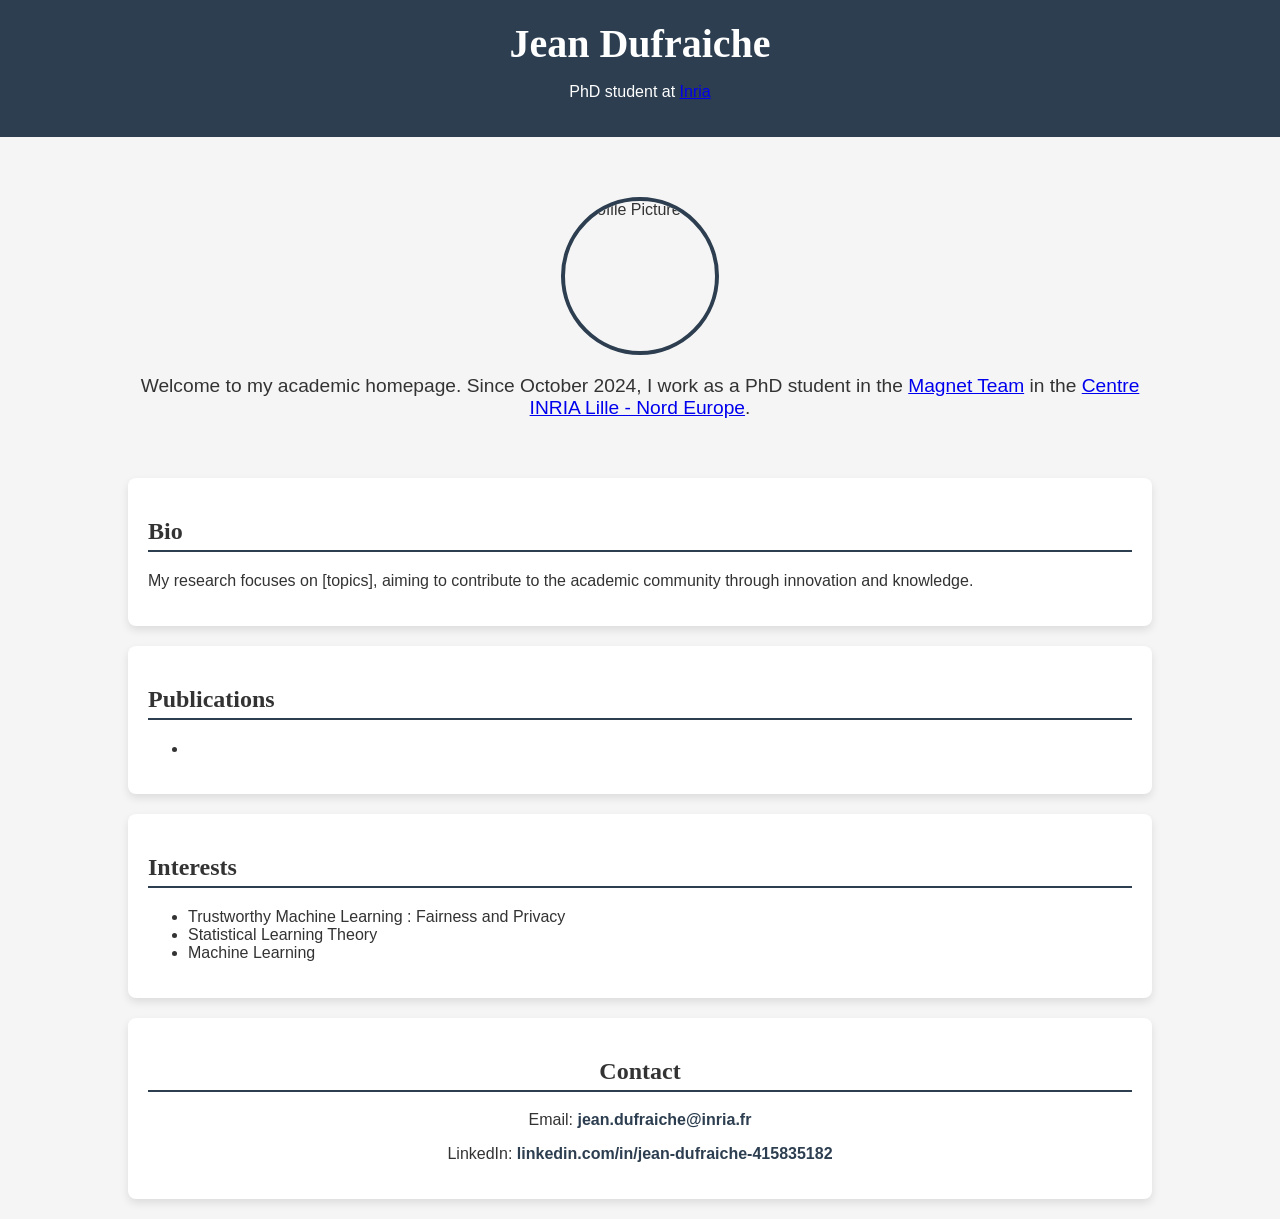
==== index.html @ 9c17e434 "Update index.html" ====
<!DOCTYPE html>
<html lang="en">
<head>
    <meta charset="UTF-8">
    <meta name="viewport" content="width=device-width, initial-scale=1.0">
    <title>Jean Dufraiche</title>
    <style>
        body {
            font-family: 'Roboto', sans-serif;
            margin: 0;
            padding: 0;
            background-color: #f5f5f5;
            color: #333;
        }
        .container {
            width: 80%;
            max-width: 1200px;
            margin: auto;
        }
        header {
            background: #2C3E50;
            color: white;
            padding: 20px 0;
            text-align: center;
        }
        header h1 {
            font-family: 'Playfair Display', serif;
            margin: 0;
            font-size: 2.5rem;
        }
        section {
            padding: 40px 0;
        }
        .profile-pic {
            display: block;
            width: 150px;
            height: 150px;
            border-radius: 50%;
            margin: 20px auto;
            border: 4px solid #2C3E50;
            object-fit: cover;
        }
        .bio {
            text-align: center;
            font-size: 1.2rem;
        }
        .content-box {
            background: white;
            padding: 20px;
            margin-bottom: 20px;
            border-radius: 8px;
            box-shadow: 0px 4px 8px rgba(0,0,0,0.1);
        }
        .content-box h2 {
            border-bottom: 2px solid #2C3E50;
            padding-bottom: 5px;
            font-family: 'Playfair Display', serif;
        }
        .contact {
            text-align: center;
        }
        .contact a {
            color: #2C3E50;
            text-decoration: none;
            font-weight: bold;
        }
    </style>
</head>
<body>
    <header>
        <h1>Jean Dufraiche</h1>
        <p>PhD student at <a href="https://www.inria.fr/fr/centre-inria-de-luniversite-de-lille" target="_blank">Inria</a></p>
    </header>
    <div class="container">
        <section>
            <img src="IMG_20230123_223133.jpg" alt="Profile Picture" class="profile-pic">
            <p class="bio">Welcome to my academic homepage. Since October 2024, 
                I work as a PhD student in the <a href="https://team.inria.fr/magnet/" target="_blank">Magnet Team</a> in 
                the <a href="https://www.inria.fr/fr/centre-inria-de-luniversite-de-lille" target="_blank">Centre INRIA Lille - Nord Europe</a>.</p>
        </section>
        <section class="content-box">
            <h2>Bio</h2>
            <p>My research focuses on [topics], aiming to contribute to the academic community through innovation and knowledge.</p>
        </section>
        <section class="content-box">
            <h2>Publications</h2>
            <ul>
                <li></li>
            </ul>
        </section>
        <section class="content-box">
            <h2>Interests</h2>
            <ul>
                <li>Trustworthy Machine Learning : Fairness and Privacy</li>
                <li>Statistical Learning Theory</li>
                <li>Machine Learning</li>
            </ul>
        </section>
        <section class="content-box contact">
            <h2>Contact</h2>
            <p>Email: <a href="mailto:jean.dufraiche@inria.fr">jean.dufraiche@inria.fr</a></p>
            <p>LinkedIn: <a href="https://www.linkedin.com/in/jean-dufraiche-415835182/" target="_blank">linkedin.com/in/jean-dufraiche-415835182</a></p>
        </section>
    </div>
</body>
</html>
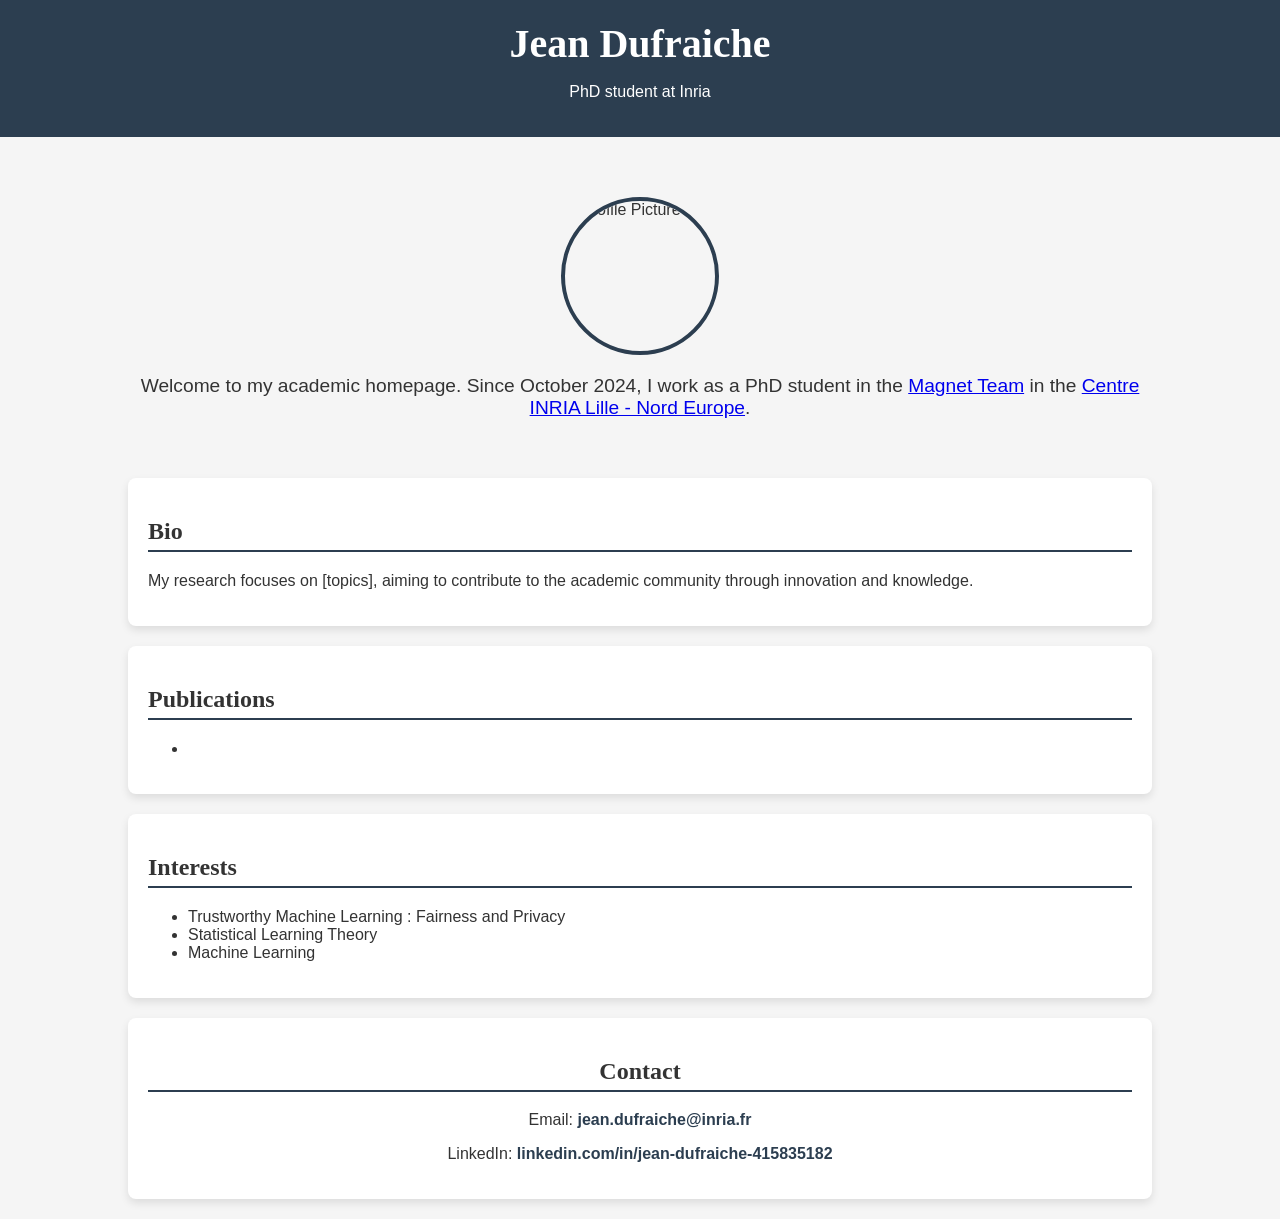
==== commit 194467cb: "Update index.html" ====
--- a/index.html
+++ b/index.html
@@ -69,7 +69,7 @@
 <body>
     <header>
         <h1>Jean Dufraiche</h1>
-        <p>PhD student at <a href="https://www.inria.fr/fr/centre-inria-de-luniversite-de-lille" target="_blank">Inria</a></p>
+        <p>PhD student at Inria</p>
     </header>
     <div class="container">
         <section>
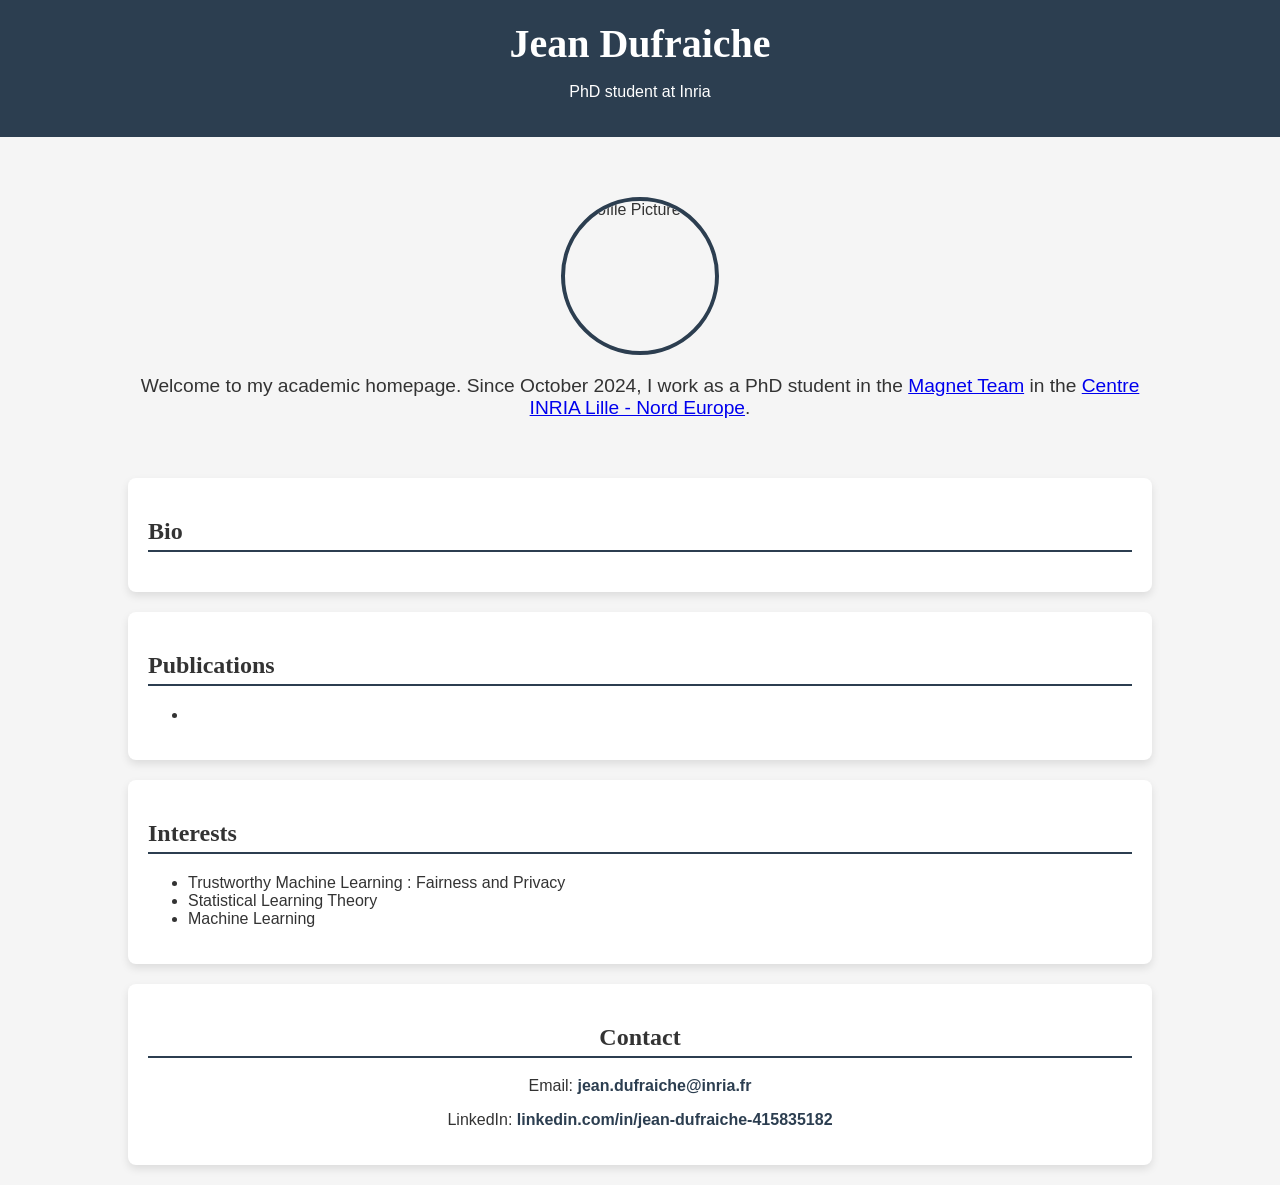
==== commit 2e8fd1dd: "Update index.html" ====
--- a/index.html
+++ b/index.html
@@ -80,7 +80,7 @@
         </section>
         <section class="content-box">
             <h2>Bio</h2>
-            <p>My research focuses on [topics], aiming to contribute to the academic community through innovation and knowledge.</p>
+            <p></p>
         </section>
         <section class="content-box">
             <h2>Publications</h2>
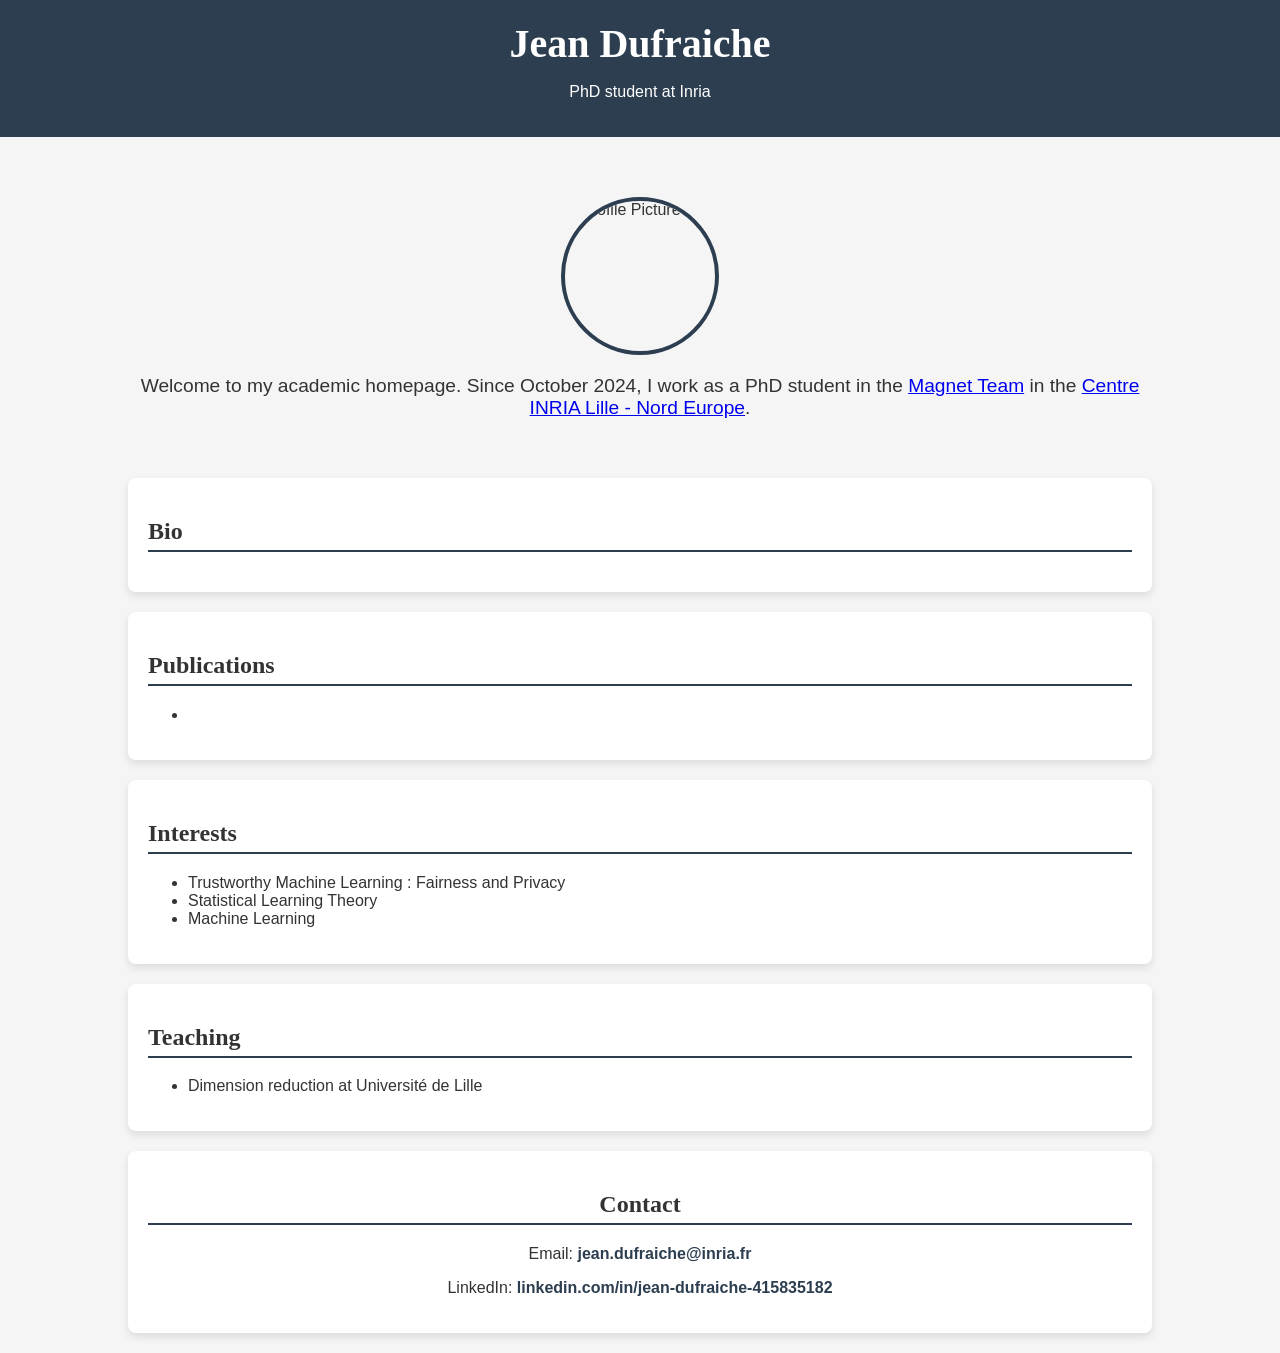
==== commit c69827dc: "Update index.html" ====
--- a/index.html
+++ b/index.html
@@ -96,6 +96,12 @@
                 <li>Machine Learning</li>
             </ul>
         </section>
+        <section class="content-box">
+            <h2>Teaching</h2>
+            <ul>
+                <li>Dimension reduction at Université de Lille</li>
+            </ul>
+        </section>
         <section class="content-box contact">
             <h2>Contact</h2>
             <p>Email: <a href="mailto:jean.dufraiche@inria.fr">jean.dufraiche@inria.fr</a></p>
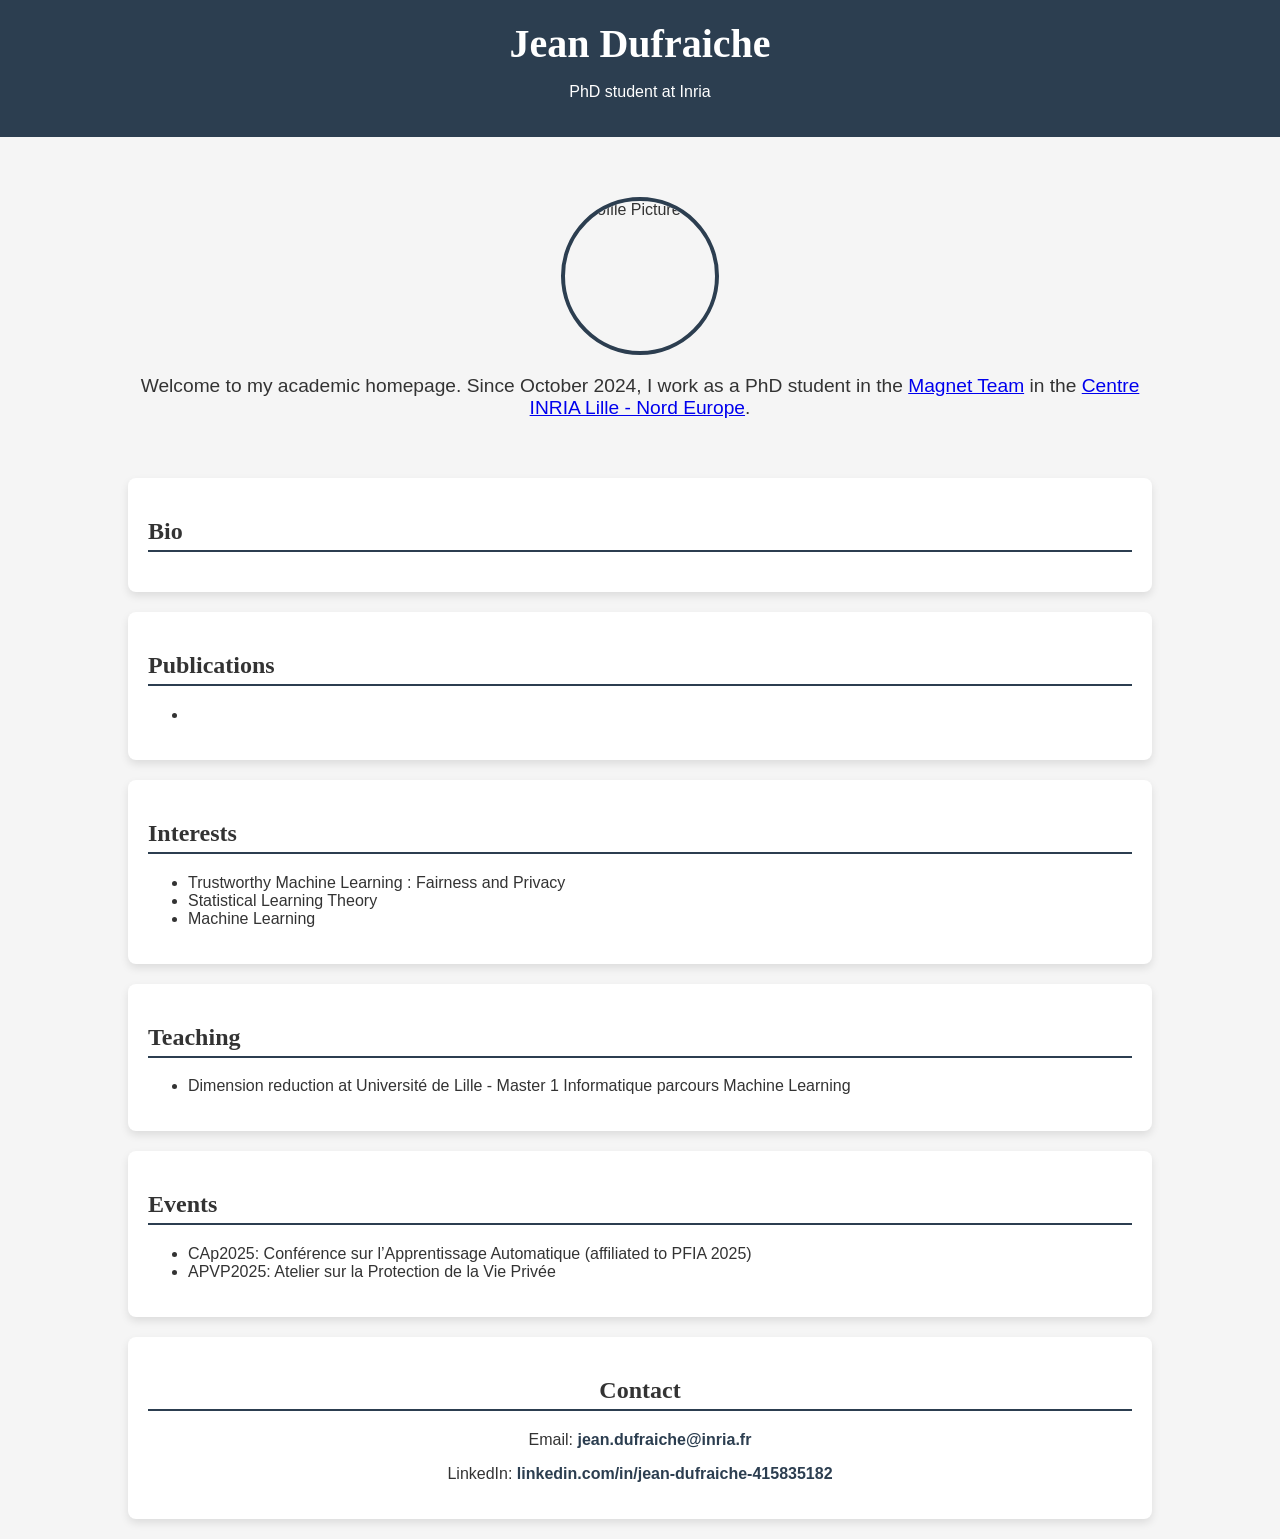
==== commit 091587e6: "Update index.html" ====
--- a/index.html
+++ b/index.html
@@ -99,7 +99,14 @@
         <section class="content-box">
             <h2>Teaching</h2>
             <ul>
-                <li>Dimension reduction at Université de Lille</li>
+                <li>Dimension reduction at Université de Lille - Master 1 Informatique parcours Machine Learning</li>
+            </ul>
+        </section>
+        <section class="content-box">
+            <h2>Events</h2>
+            <ul>
+                <li>CAp2025: Conférence sur l’Apprentissage Automatique (affiliated to PFIA 2025)</li>
+                <li>APVP2025: Atelier sur la Protection de la Vie Privée</li>
             </ul>
         </section>
         <section class="content-box contact">
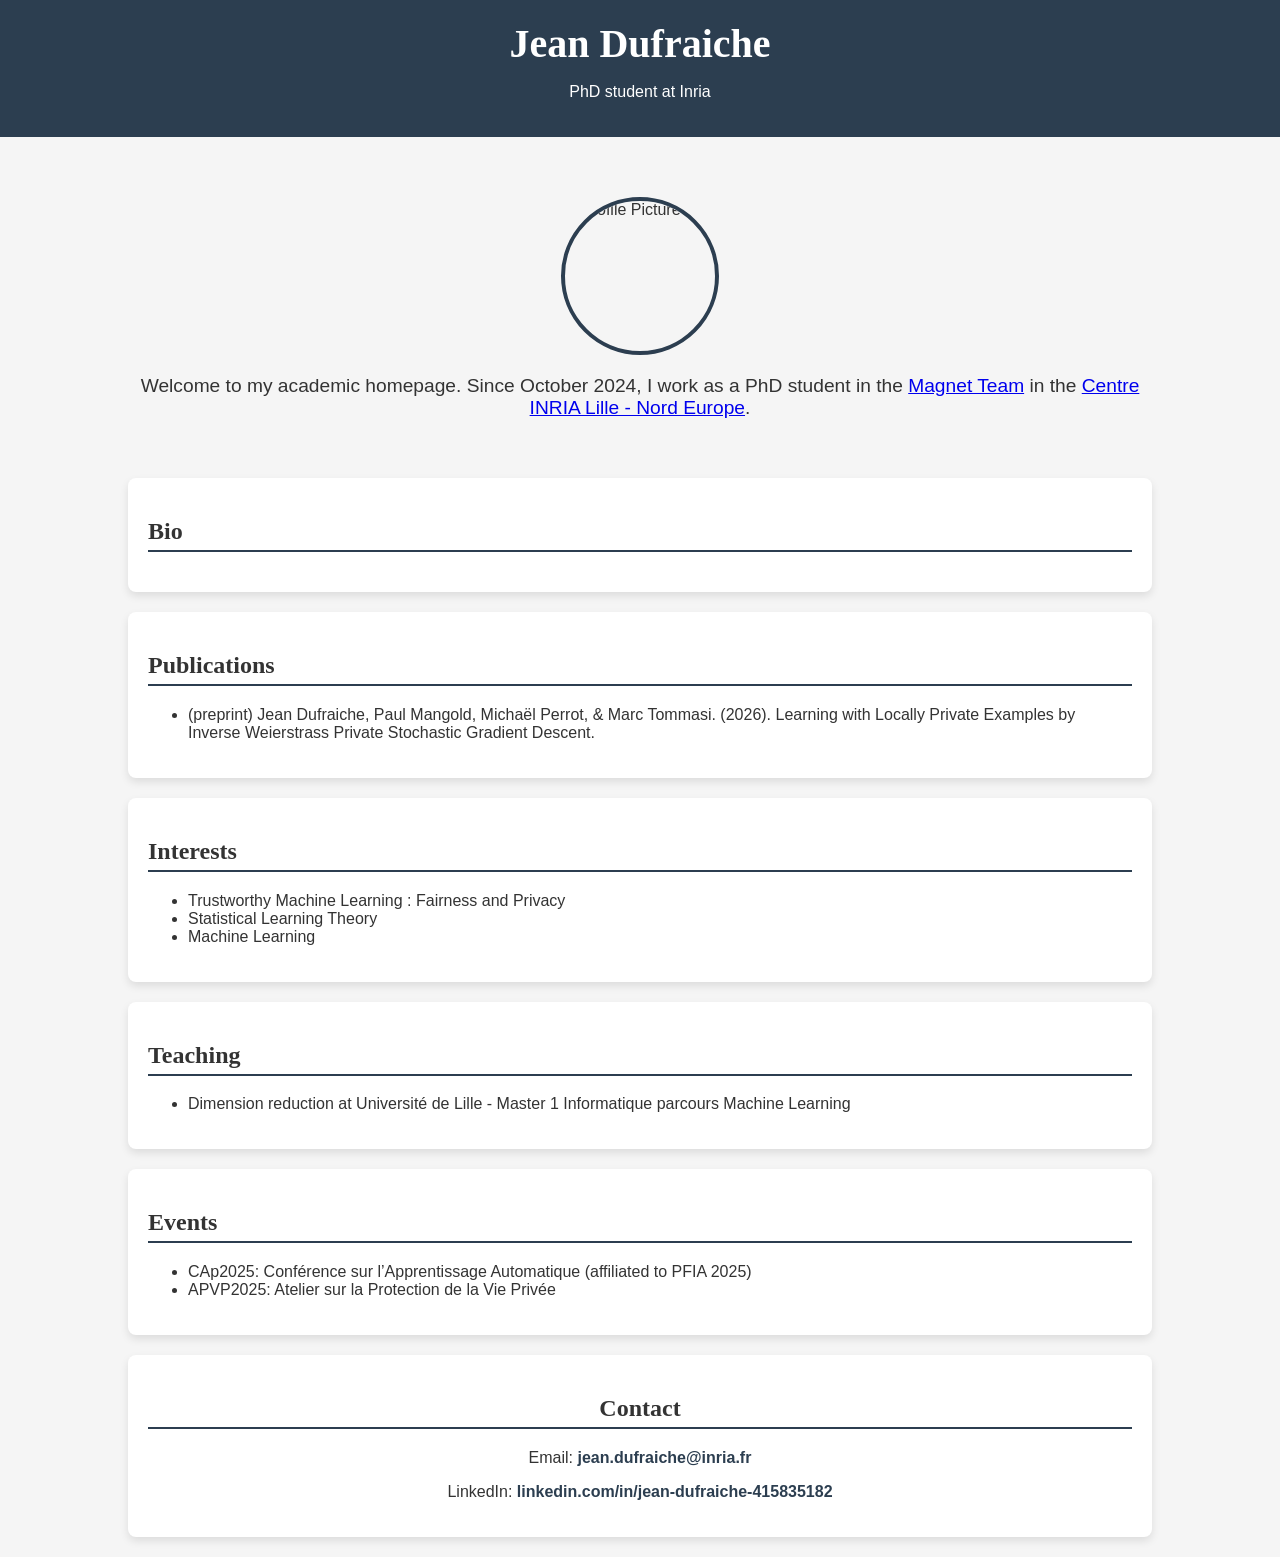
==== commit 0c7216ef: "Update index.html" ====
--- a/index.html
+++ b/index.html
@@ -85,7 +85,7 @@
         <section class="content-box">
             <h2>Publications</h2>
             <ul>
-                <li></li>
+                <li>(preprint) Jean Dufraiche, Paul Mangold, Michaël Perrot, & Marc Tommasi. (2026). Learning with Locally Private Examples by Inverse Weierstrass Private Stochastic Gradient Descent. </li>
             </ul>
         </section>
         <section class="content-box">
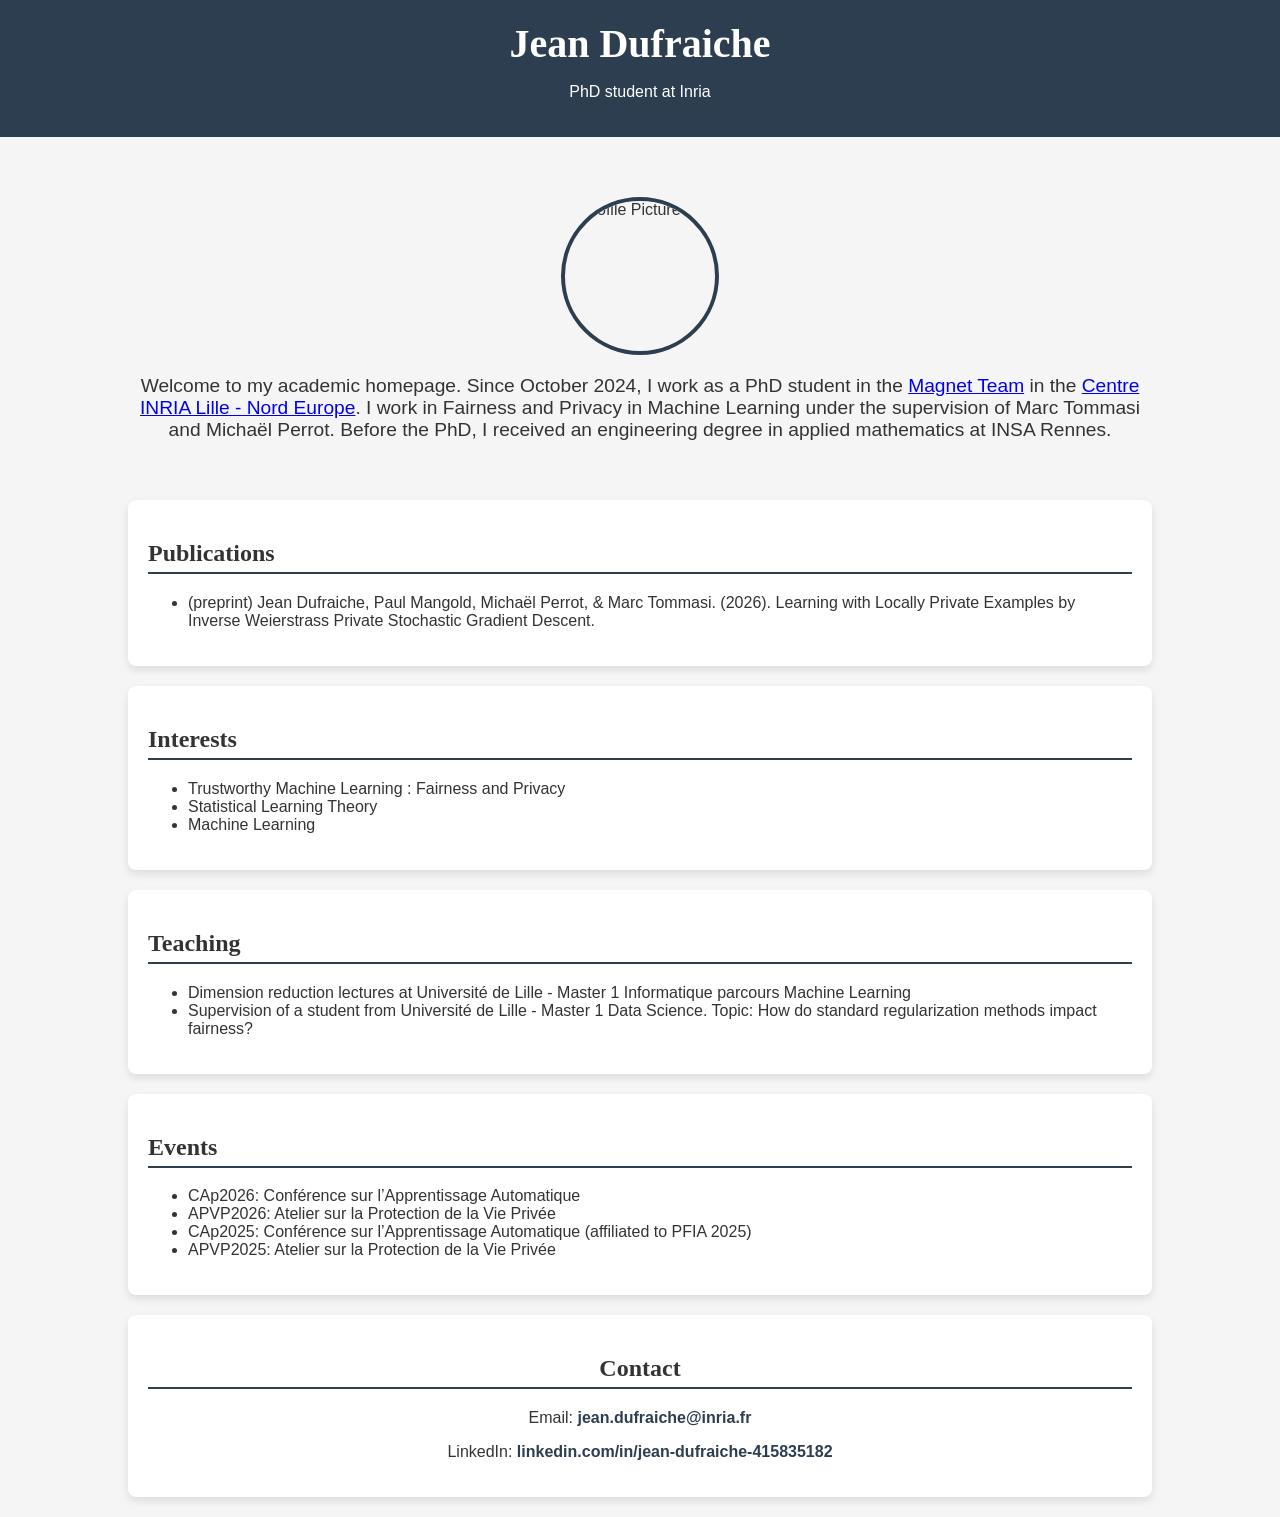
==== commit 3062865b: "Update index.html" ====
--- a/index.html
+++ b/index.html
@@ -76,11 +76,10 @@
             <img src="IMG_20230123_223133.jpg" alt="Profile Picture" class="profile-pic">
             <p class="bio">Welcome to my academic homepage. Since October 2024, 
                 I work as a PhD student in the <a href="https://team.inria.fr/magnet/" target="_blank">Magnet Team</a> in 
-                the <a href="https://www.inria.fr/fr/centre-inria-de-luniversite-de-lille" target="_blank">Centre INRIA Lille - Nord Europe</a>.</p>
-        </section>
-        <section class="content-box">
-            <h2>Bio</h2>
-            <p></p>
+                the <a href="https://www.inria.fr/fr/centre-inria-de-luniversite-de-lille" target="_blank">Centre INRIA Lille - Nord Europe</a>.
+                I work in Fairness and Privacy in Machine Learning under the supervision of Marc Tommasi and Michaël Perrot. Before the PhD, 
+                I received an engineering degree in applied mathematics at INSA Rennes.
+            </p>
         </section>
         <section class="content-box">
             <h2>Publications</h2>
@@ -99,12 +98,15 @@
         <section class="content-box">
             <h2>Teaching</h2>
             <ul>
-                <li>Dimension reduction at Université de Lille - Master 1 Informatique parcours Machine Learning</li>
+                <li>Dimension reduction lectures at Université de Lille - Master 1 Informatique parcours Machine Learning</li>
+                <li>Supervision of a student from Université de Lille - Master 1 Data Science. Topic: How do standard regularization methods impact fairness?</li>
             </ul>
         </section>
         <section class="content-box">
             <h2>Events</h2>
             <ul>
+                <li>CAp2026: Conférence sur l’Apprentissage Automatique</li>
+                <li>APVP2026: Atelier sur la Protection de la Vie Privée</li>
                 <li>CAp2025: Conférence sur l’Apprentissage Automatique (affiliated to PFIA 2025)</li>
                 <li>APVP2025: Atelier sur la Protection de la Vie Privée</li>
             </ul>
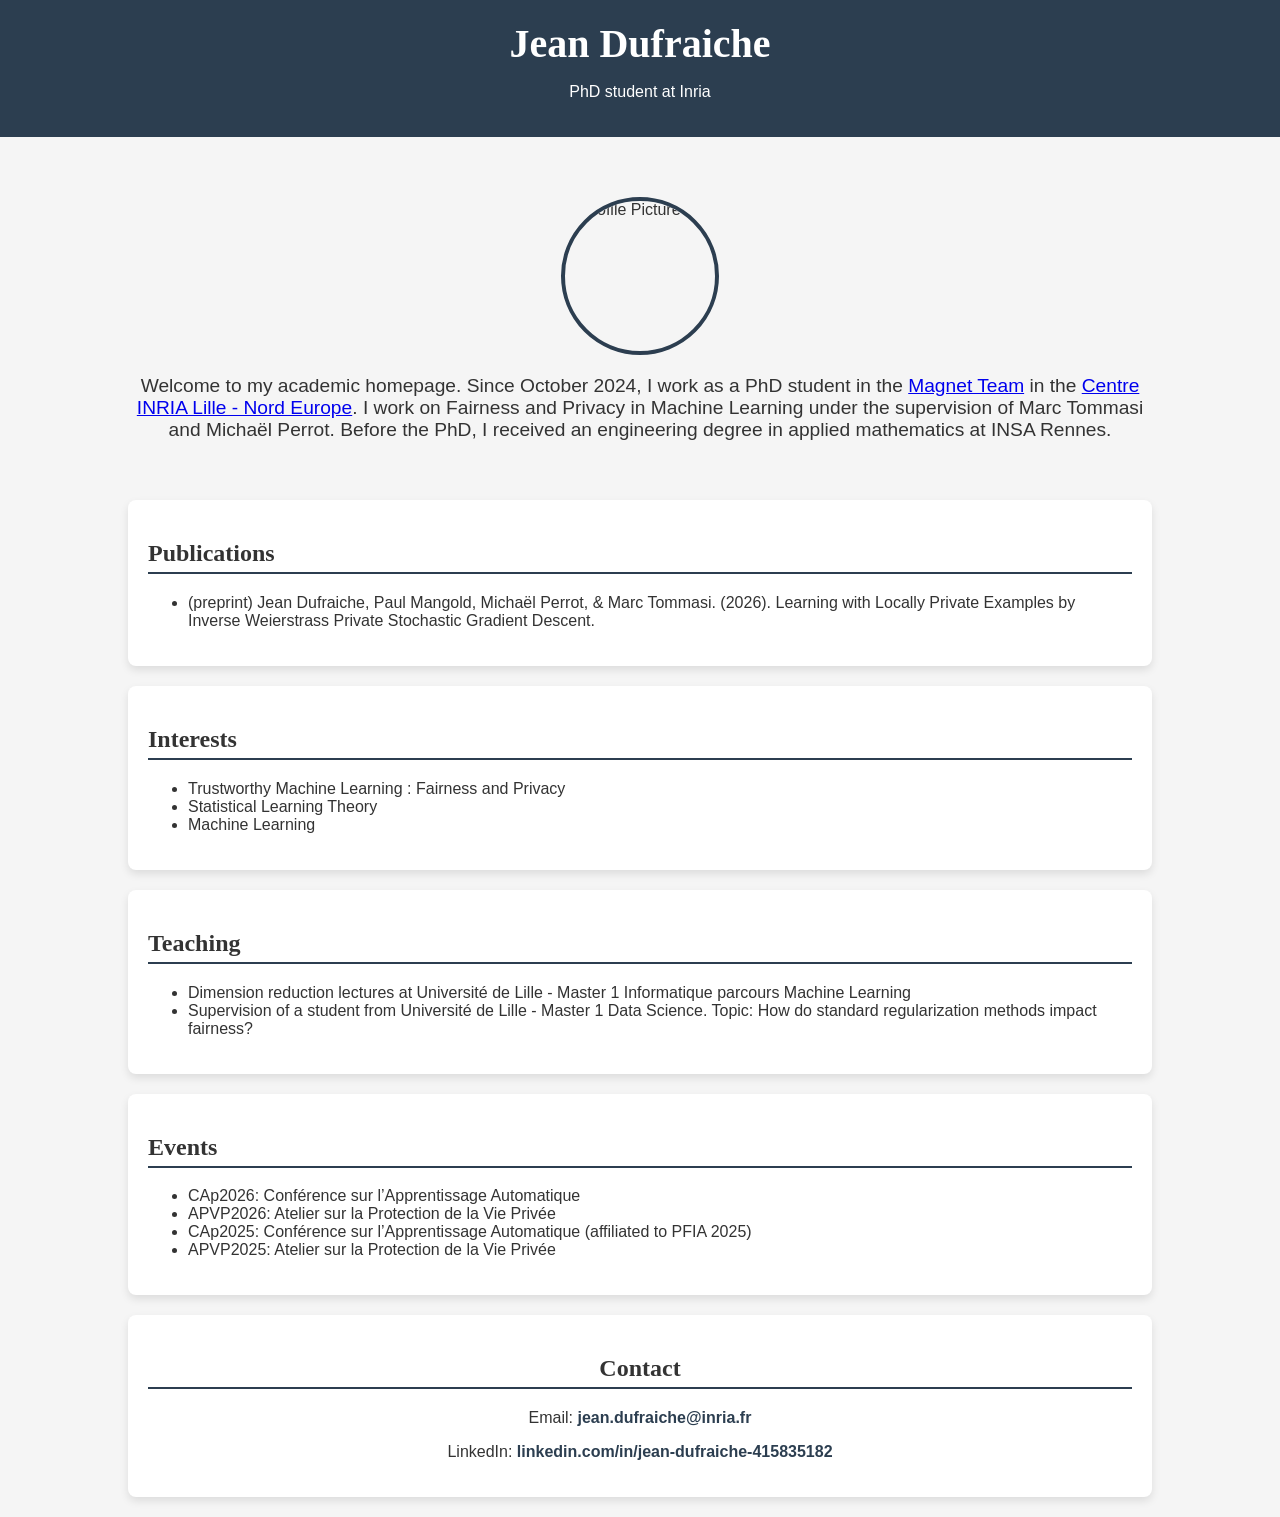
==== commit 0b5d32bc: "Update index.html" ====
--- a/index.html
+++ b/index.html
@@ -77,7 +77,7 @@
             <p class="bio">Welcome to my academic homepage. Since October 2024, 
                 I work as a PhD student in the <a href="https://team.inria.fr/magnet/" target="_blank">Magnet Team</a> in 
                 the <a href="https://www.inria.fr/fr/centre-inria-de-luniversite-de-lille" target="_blank">Centre INRIA Lille - Nord Europe</a>.
-                I work in Fairness and Privacy in Machine Learning under the supervision of Marc Tommasi and Michaël Perrot. Before the PhD, 
+                I work on Fairness and Privacy in Machine Learning under the supervision of Marc Tommasi and Michaël Perrot. Before the PhD, 
                 I received an engineering degree in applied mathematics at INSA Rennes.
             </p>
         </section>
